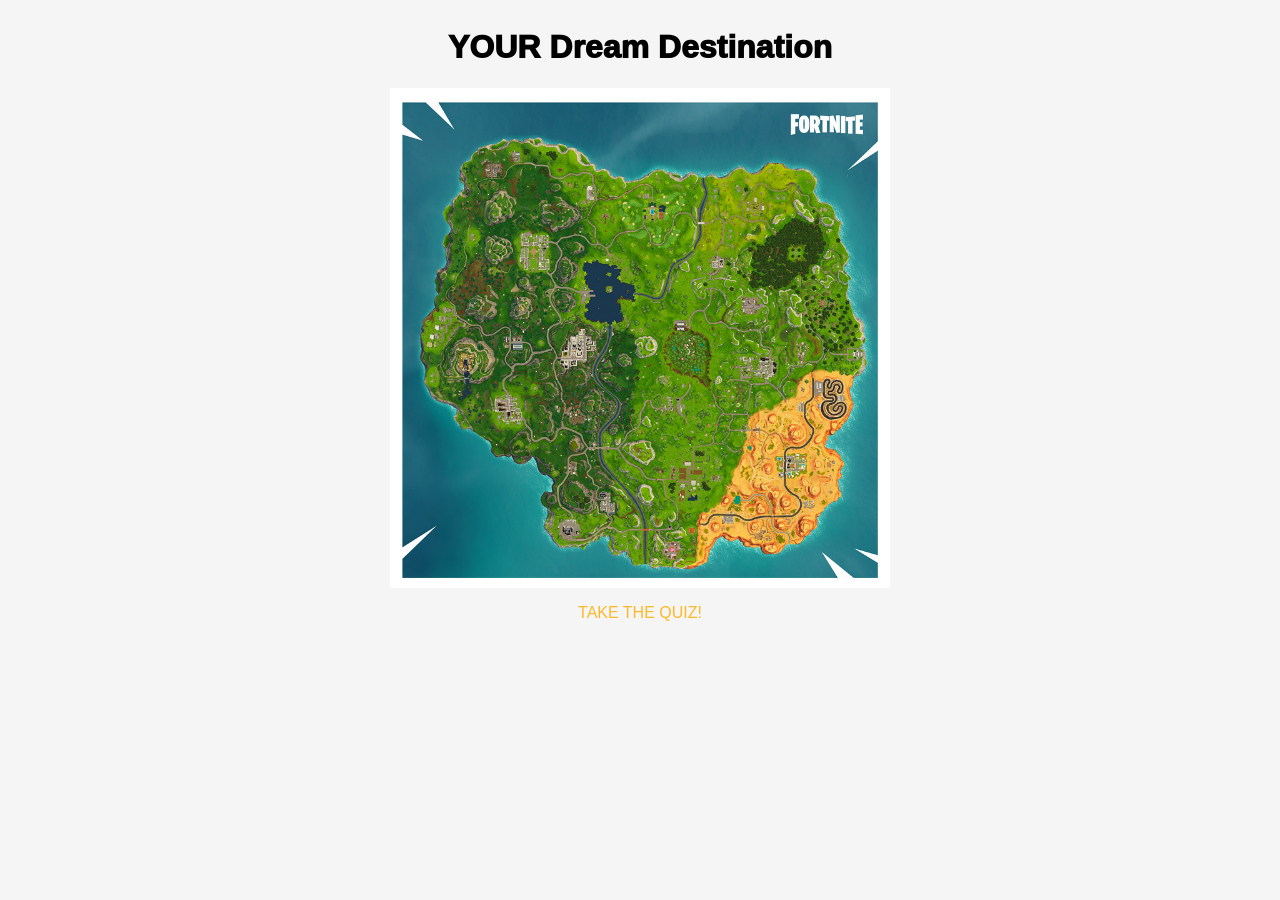
==== dream_destination/index.html @ 61c6fd29 "Add files via upload" ====
<!DOCTYPE html>
<html lang="en">
<head>
    <meta charset="UTF-8">
    <meta name="viewport" content="width=device-width, initial-scale=1.0">
    <title>Fortnite Dream Destination</title>
    <link rel="stylesheet" href="style.css">
</head>
<body>
    <h1>YOUR Dream Destination </h1> 
    <img src="facd2dd41b2b32545cc96410d277e4cc.jpg" alt="map" width="500">
    <p><a href = "https://www.sporcle.com/games/ConorRM/fortnite-map-1-copy-1" target="_blank"> TAKE THE QUIZ! </a></p>
</body>
<h8></h8>
</html>
---- dream_destination/style.css ----
body {
    display: flex;
    align-items: center;
    justify-content: center;
    flex-direction: column;
    background-color: #F5F5F5;
}

h1 {
    color: black;
    font-family: Verdana, Geneva, Tahoma, sans-serif;
    font-weight: 999;
}

p{
    font-family:'Franklin Gothic Medium', 'Arial Narrow', Arial, sans-serif;
}

a{
    color:#FDB927;
    text-decoration: none;
}

a:hover {
    color:#1D428A;
    text-decoration:underline;
}
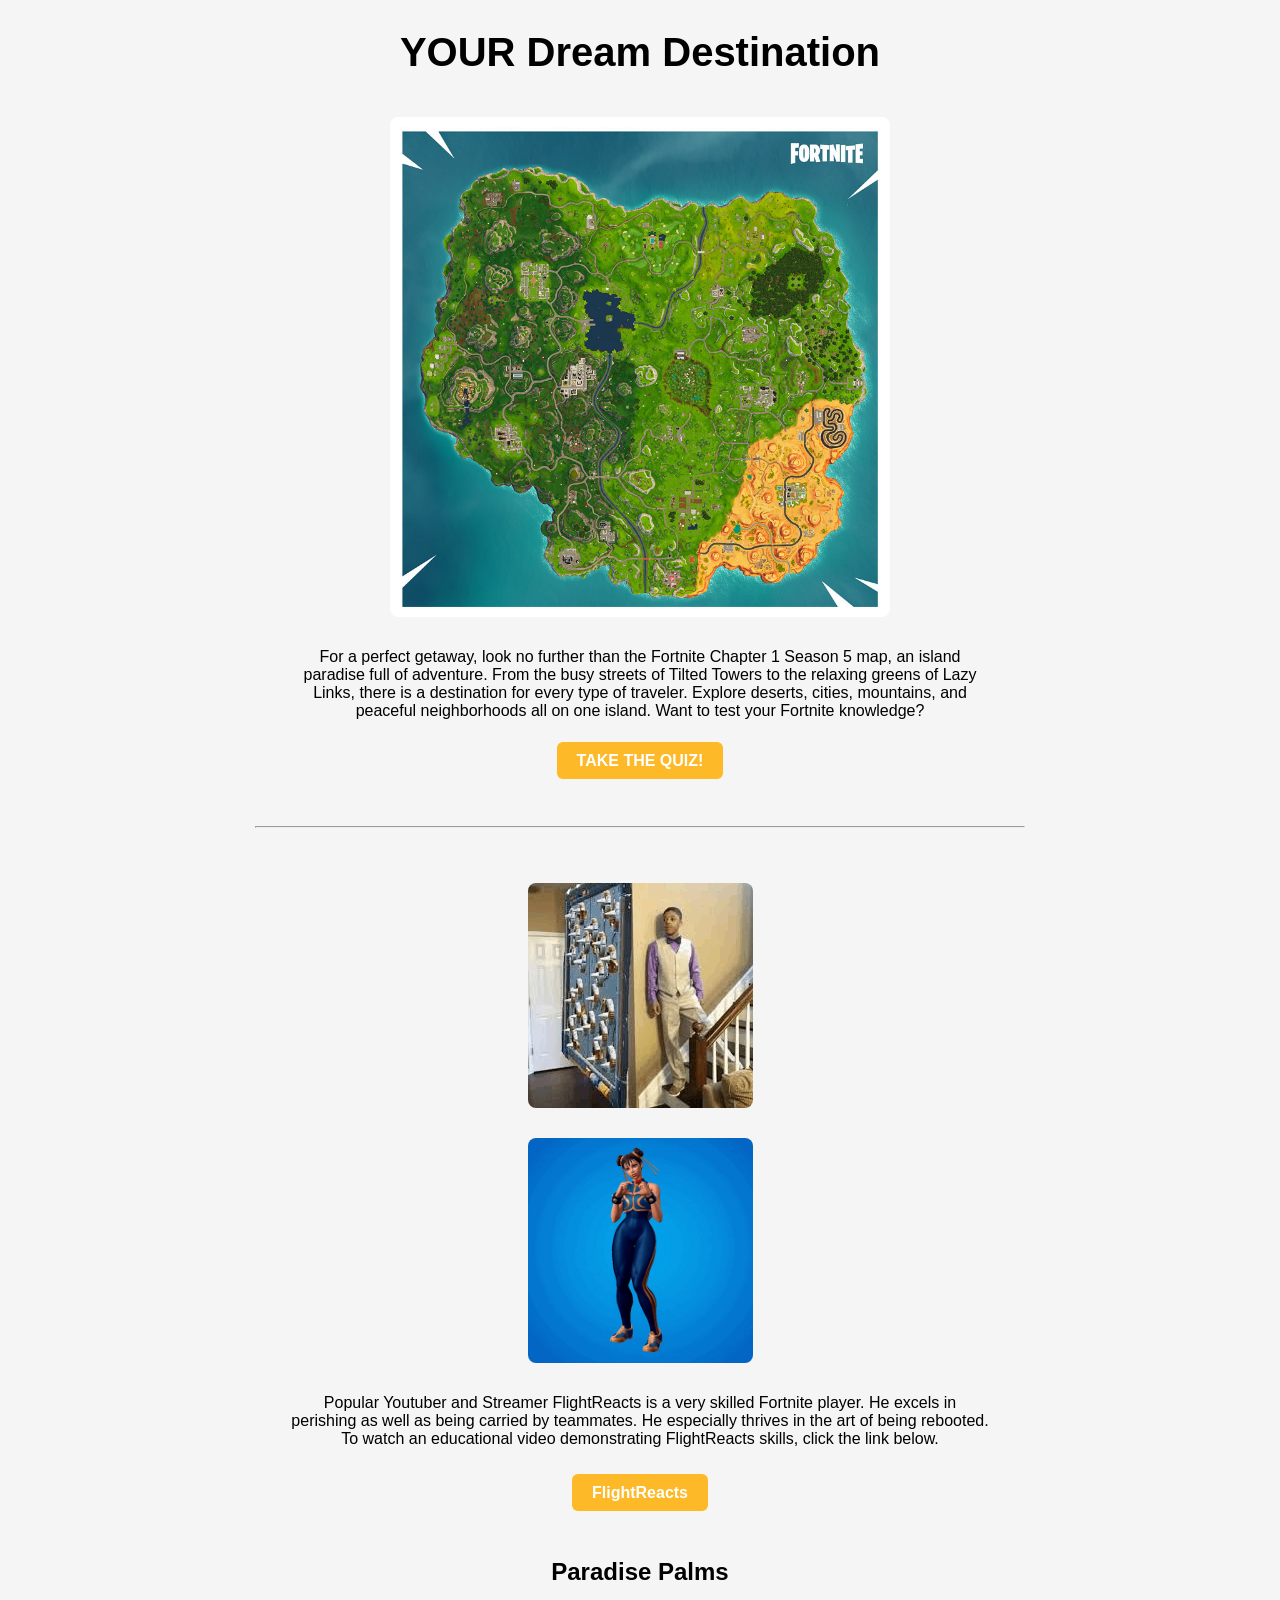
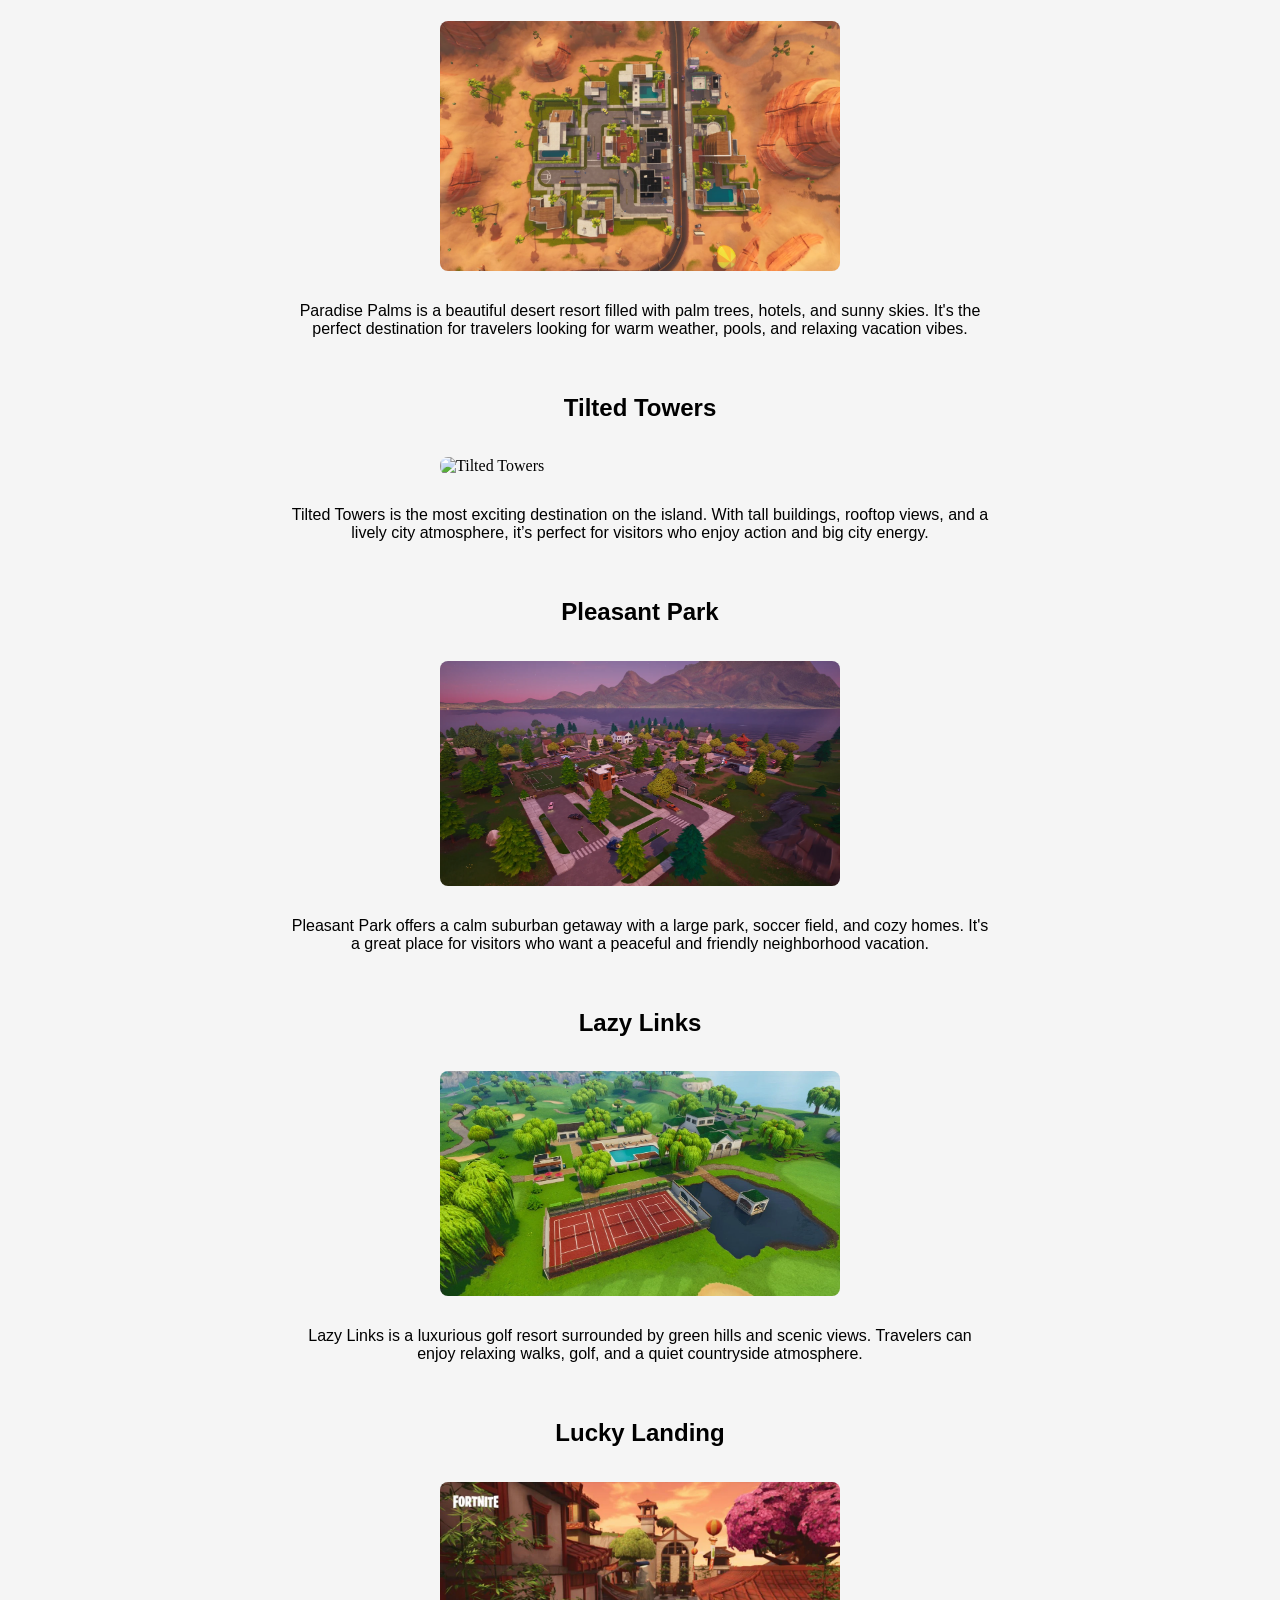
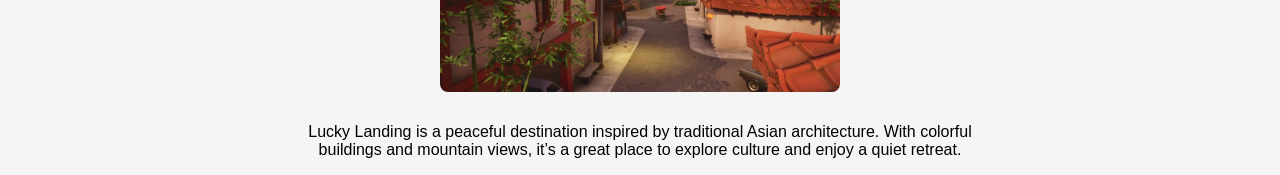
==== commit 3ebb0569: "Add files via upload" ====
--- a/dream_destination/index.html
+++ b/dream_destination/index.html
@@ -1,3 +1,9 @@
+<!--
+Name: Johnson Quintero
+Date: March 10, 2026
+Project: Dream Destination Website
+-->
+
 <!DOCTYPE html>
 <html lang="en">
 <head>
@@ -6,10 +12,78 @@
     <title>Fortnite Dream Destination</title>
     <link rel="stylesheet" href="style.css">
 </head>
+
 <body>
-    <h1>YOUR Dream Destination </h1> 
-    <img src="facd2dd41b2b32545cc96410d277e4cc.jpg" alt="map" width="500">
-    <p><a href = "https://www.sporcle.com/games/ConorRM/fortnite-map-1-copy-1" target="_blank"> TAKE THE QUIZ! </a></p>
+<!-- Title -->
+<h1>YOUR Dream Destination</h1>
+<!-- Fortnite Map -->
+<img src="facd2dd41b2b32545cc96410d277e4cc.jpg" alt="Fortnite Map" width="500">
+<!-- Map Description (Taken from fortnite.com) -->
+<p>
+For a perfect getaway, look no further than the Fortnite Chapter 1 Season 5 map, an island paradise full of adventure.
+From the busy streets of Tilted Towers to the relaxing greens of Lazy Links, there is a destination for every type
+of traveler. Explore deserts, cities, mountains, and peaceful neighborhoods all on one island.
+Want to test your Fortnite knowledge?
+</p>
+<!-- Quiz -->
+<p>
+<a href="https://www.sporcle.com/games/ConorRM/fortnite-map-1-copy-1" target="_blank">
+TAKE THE QUIZ!
+</a>
+</p>
+
+<hr>
+<img src="trap.gif"> <img src="chunli.gif" width="225">
+<p>Popular Youtuber and Streamer FlightReacts is a very skilled Fortnite player. He excels in perishing as well as being carried by teammates.
+    He especially thrives in the art of being rebooted. To watch an educational video demonstrating FlightReacts skills, click the link below.
+    <br>
+    <br>
+    <br>
+    
+    <a href="https://www.youtube.com/shorts/0Si25Qu6zTY" target="_blank">
+        FlightReacts
+        </a>
+</p>
+<!-- Paradise Palms Section -->
+<h2>Paradise Palms</h2>
+<img src="paradise.webp" alt="Paradise Palms" width="400">
+<p>
+Paradise Palms is a beautiful desert resort filled with palm trees,
+hotels, and sunny skies. It's the perfect destination for travelers
+looking for warm weather, pools, and relaxing vacation vibes.
+</p>
+<!-- Tilted Towers Section -->
+<h2>Tilted Towers</h2>
+<img src="tilted.jpg" alt="Tilted Towers" width="400">
+<p>
+Tilted Towers is the most exciting destination on the island.
+With tall buildings, rooftop views, and a lively city atmosphere,
+it’s perfect for visitors who enjoy action and big city energy.
+</p>
+<!-- Pleasant Park Section -->
+<h2>Pleasant Park</h2>
+<img src="pleasant.webp" alt="Pleasant Park" width="400">
+<p>
+Pleasant Park offers a calm suburban getaway with a large park,
+soccer field, and cozy homes. It's a great place for visitors who
+want a peaceful and friendly neighborhood vacation.
+</p>
+<!-- Lazy Links Section -->
+<h2>Lazy Links</h2>
+<img src="lazy.webp" alt="Lazy Links" width="400">
+<p>
+Lazy Links is a luxurious golf resort surrounded by green hills
+and scenic views. Travelers can enjoy relaxing walks, golf,
+and a quiet countryside atmosphere.
+</p>
+<!-- Lucky Landing Section -->
+<h2>Lucky Landing</h2>
+<img src="lucky.webp" alt="Lucky Landing" width="400">
+<p>
+Lucky Landing is a peaceful destination inspired by traditional
+Asian architecture. With colorful buildings and mountain views,
+it’s a great place to explore culture and enjoy a quiet retreat.
+</p>
+
 </body>
-<h8></h8>
 </html>
--- a/dream_destination/style.css
+++ b/dream_destination/style.css
@@ -1,27 +1,59 @@
 body {
     display: flex;
     align-items: center;
-    justify-content: center;
     flex-direction: column;
     background-color: #F5F5F5;
+    margin: 0;
 }
 
 h1 {
     color: black;
     font-family: Verdana, Geneva, Tahoma, sans-serif;
-    font-weight: 999;
+    font-weight: 900;
+    font-size: 40px;
+    margin-top: 30px;
+}
+
+h2 {
+    font-family: Verdana, Geneva, Tahoma, sans-serif;
+    margin-top: 40px;
 }
 
 p{
     font-family:'Franklin Gothic Medium', 'Arial Narrow', Arial, sans-serif;
+    text-align: center;
+    max-width: 700px;
+}
+
+img{
+    margin: 15px 0;
+    border-radius: 8px;
+    transition: transform 0.2s;
+}
+
+img:hover{
+    transform: scale(1.05);
 }
 
 a{
     color:#FDB927;
     text-decoration: none;
+    font-weight: bold;
+    
 }
 
 a:hover {
     color:#1D428A;
     text-decoration:underline;
+}
+
+hr{
+    width:60%;
+    margin:40px 0;
+}
+a{
+    color:white;
+    background-color:#FDB927;
+    padding:10px 20px;
+    border-radius:6px;
 }
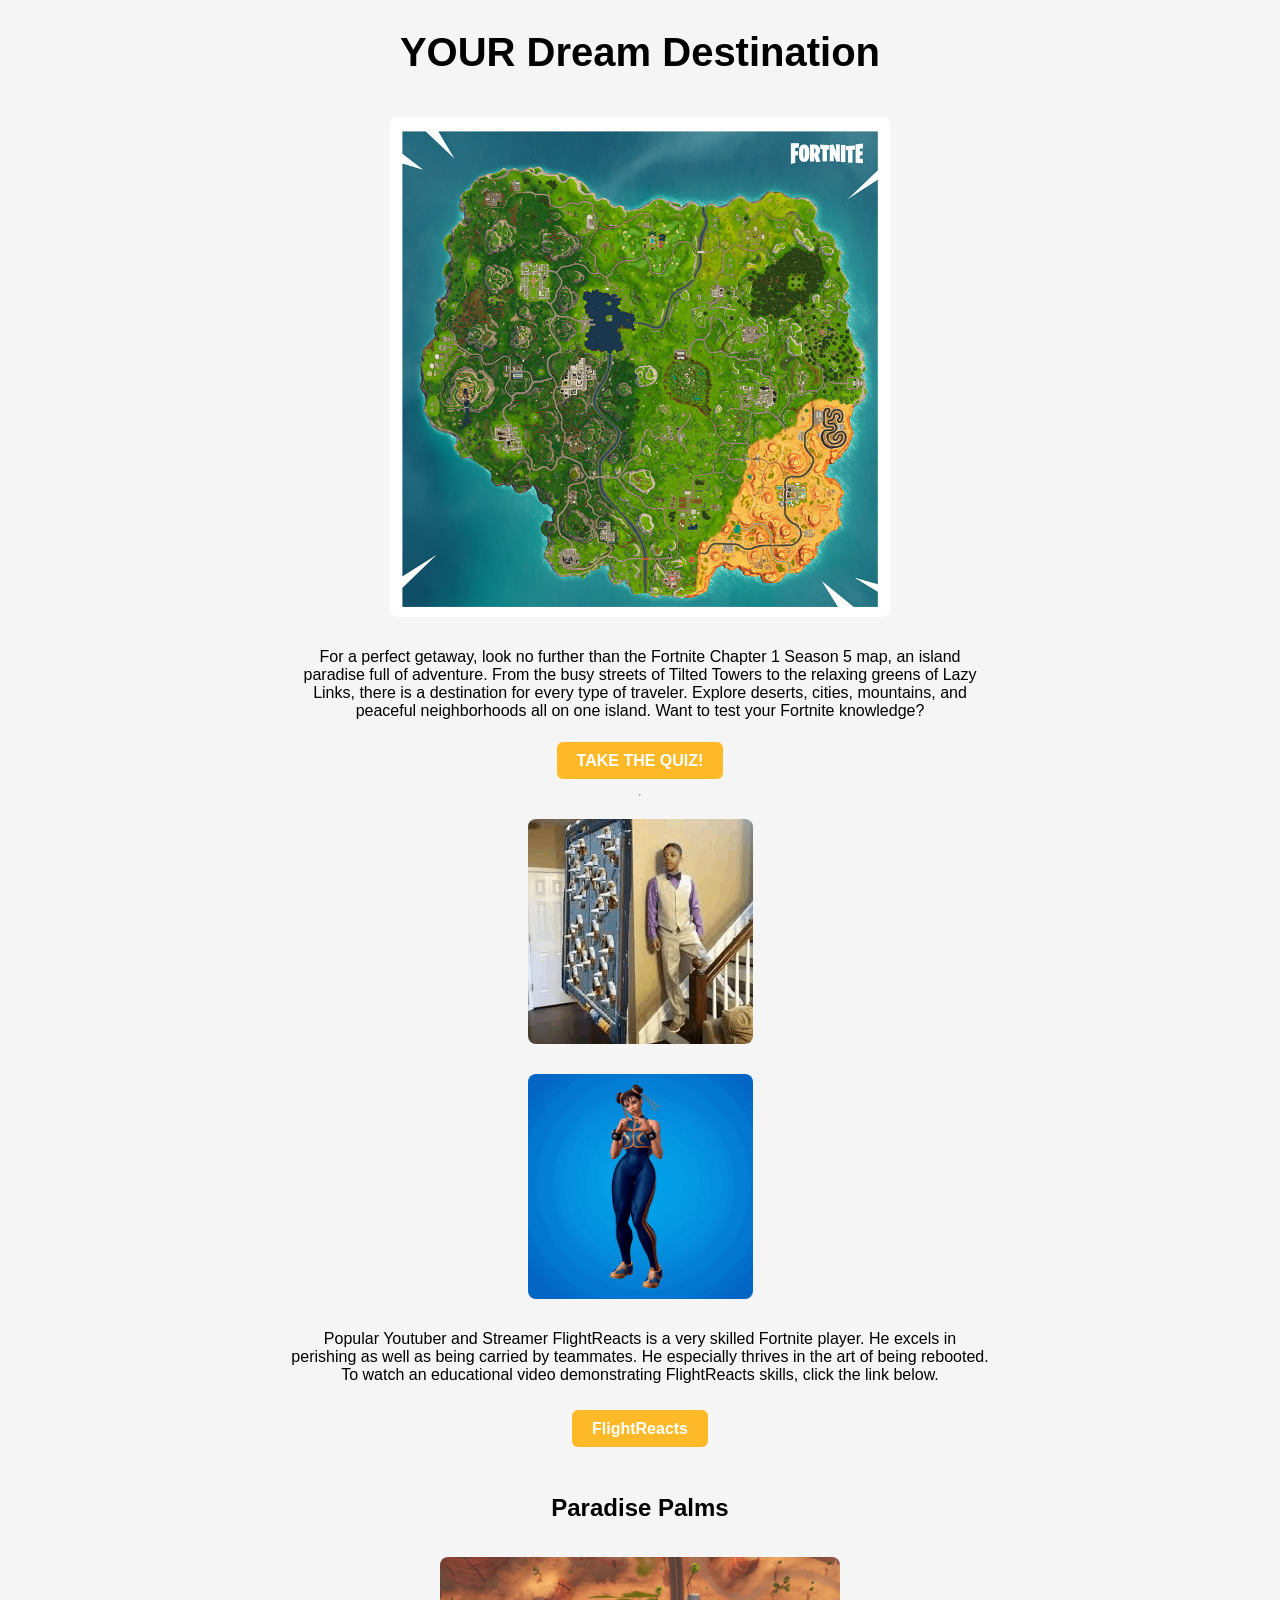
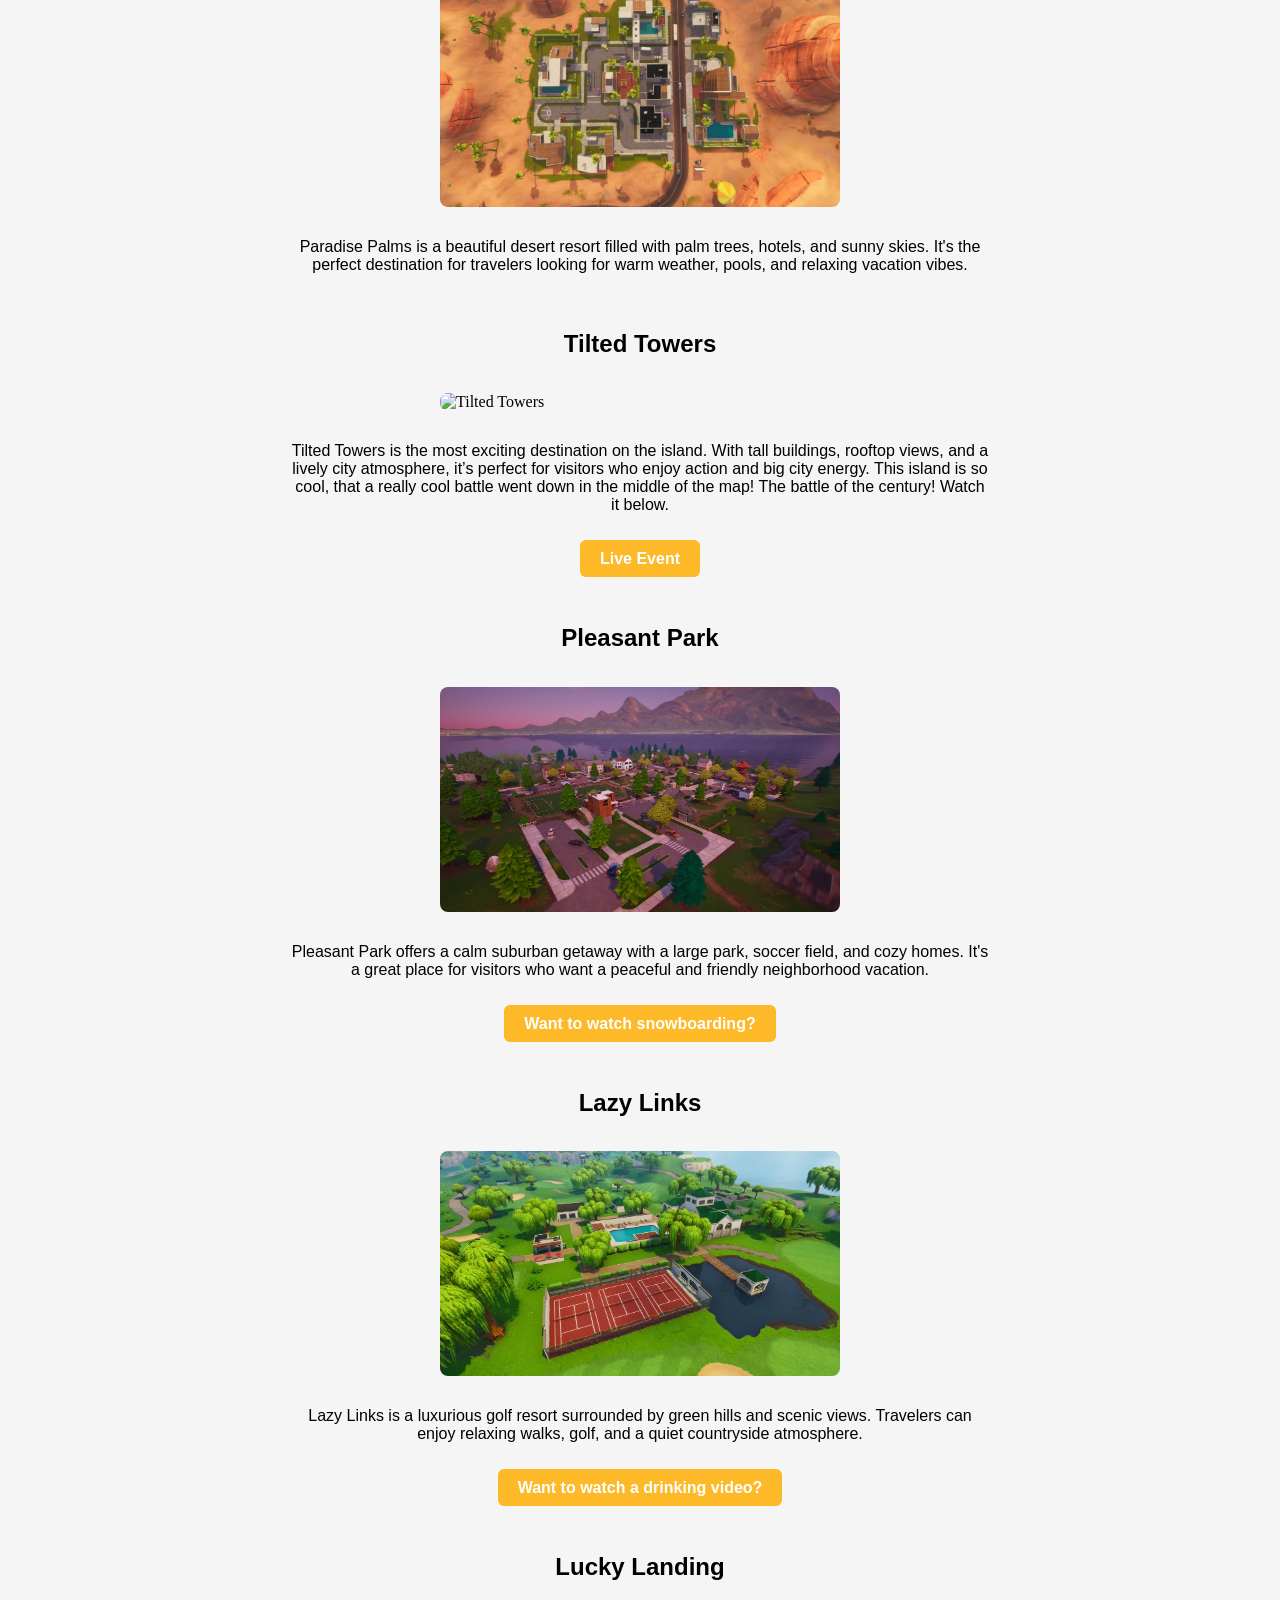
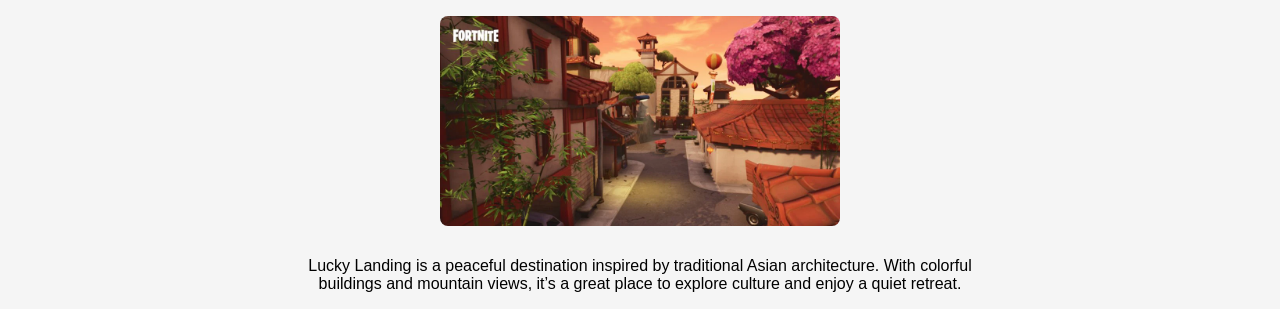
==== commit f25cdd0f: "Add files via upload" ====
--- a/dream_destination/index.html
+++ b/dream_destination/index.html
@@ -6,6 +6,7 @@
 
 <!DOCTYPE html>
 <html lang="en">
+
 <head>
     <meta charset="UTF-8">
     <meta name="viewport" content="width=device-width, initial-scale=1.0">
@@ -14,76 +15,103 @@
 </head>
 
 <body>
-<!-- Title -->
-<h1>YOUR Dream Destination</h1>
-<!-- Fortnite Map -->
-<img src="facd2dd41b2b32545cc96410d277e4cc.jpg" alt="Fortnite Map" width="500">
-<!-- Map Description (Taken from fortnite.com) -->
-<p>
-For a perfect getaway, look no further than the Fortnite Chapter 1 Season 5 map, an island paradise full of adventure.
-From the busy streets of Tilted Towers to the relaxing greens of Lazy Links, there is a destination for every type
-of traveler. Explore deserts, cities, mountains, and peaceful neighborhoods all on one island.
-Want to test your Fortnite knowledge?
-</p>
-<!-- Quiz -->
-<p>
-<a href="https://www.sporcle.com/games/ConorRM/fortnite-map-1-copy-1" target="_blank">
-TAKE THE QUIZ!
-</a>
-</p>
+    <!-- Title -->
+    <h1>YOUR Dream Destination</h1>
+    <!-- Fortnite Map -->
+    <img src="facd2dd41b2b32545cc96410d277e4cc.jpg" alt="Fortnite Map" width="500">
+    <!-- Map Description (Taken from fortnite.com) -->
+    <p>
+        For a perfect getaway, look no further than the Fortnite Chapter 1 Season 5 map, an island paradise full of
+        adventure.
+        From the busy streets of Tilted Towers to the relaxing greens of Lazy Links, there is a destination for every
+        type
+        of traveler. Explore deserts, cities, mountains, and peaceful neighborhoods all on one island.
+        Want to test your Fortnite knowledge?
+    </p>
+    <!-- Quiz -->
+    <p>
+        <a href="https://www.sporcle.com/games/ConorRM/fortnite-map-1-copy-1" target="_blank">
+            TAKE THE QUIZ!
+        </a>
+    </p>
 
-<hr>
-<img src="trap.gif"> <img src="chunli.gif" width="225">
-<p>Popular Youtuber and Streamer FlightReacts is a very skilled Fortnite player. He excels in perishing as well as being carried by teammates.
-    He especially thrives in the art of being rebooted. To watch an educational video demonstrating FlightReacts skills, click the link below.
-    <br>
-    <br>
-    <br>
-    
-    <a href="https://www.youtube.com/shorts/0Si25Qu6zTY" target="_blank">
-        FlightReacts
+    <hr>
+    <img src="trap.gif"> <img src="chunli.gif" width="225">
+    <p>Popular Youtuber and Streamer FlightReacts is a very skilled Fortnite player. He excels in perishing as well as
+        being carried by teammates.
+        He especially thrives in the art of being rebooted. To watch an educational video demonstrating FlightReacts
+        skills, click the link below.
+        <br>
+        <br>
+        <br>
+
+        <a href="https://www.youtube.com/shorts/VJFrPES95aA" target="_blank">
+            FlightReacts
         </a>
-</p>
-<!-- Paradise Palms Section -->
-<h2>Paradise Palms</h2>
-<img src="paradise.webp" alt="Paradise Palms" width="400">
-<p>
-Paradise Palms is a beautiful desert resort filled with palm trees,
-hotels, and sunny skies. It's the perfect destination for travelers
-looking for warm weather, pools, and relaxing vacation vibes.
-</p>
-<!-- Tilted Towers Section -->
-<h2>Tilted Towers</h2>
-<img src="tilted.jpg" alt="Tilted Towers" width="400">
-<p>
-Tilted Towers is the most exciting destination on the island.
-With tall buildings, rooftop views, and a lively city atmosphere,
-it’s perfect for visitors who enjoy action and big city energy.
-</p>
-<!-- Pleasant Park Section -->
-<h2>Pleasant Park</h2>
-<img src="pleasant.webp" alt="Pleasant Park" width="400">
-<p>
-Pleasant Park offers a calm suburban getaway with a large park,
-soccer field, and cozy homes. It's a great place for visitors who
-want a peaceful and friendly neighborhood vacation.
-</p>
-<!-- Lazy Links Section -->
-<h2>Lazy Links</h2>
-<img src="lazy.webp" alt="Lazy Links" width="400">
-<p>
-Lazy Links is a luxurious golf resort surrounded by green hills
-and scenic views. Travelers can enjoy relaxing walks, golf,
-and a quiet countryside atmosphere.
-</p>
-<!-- Lucky Landing Section -->
-<h2>Lucky Landing</h2>
-<img src="lucky.webp" alt="Lucky Landing" width="400">
-<p>
-Lucky Landing is a peaceful destination inspired by traditional
-Asian architecture. With colorful buildings and mountain views,
-it’s a great place to explore culture and enjoy a quiet retreat.
-</p>
+    </p>
+    <!-- Paradise Palms Section -->
+    <h2>Paradise Palms</h2>
+    <img src="paradise.webp" alt="Paradise Palms" width="400">
+    <p>
+        Paradise Palms is a beautiful desert resort filled with palm trees,
+        hotels, and sunny skies. It's the perfect destination for travelers
+        looking for warm weather, pools, and relaxing vacation vibes.
+    </p>
+    <!-- Tilted Towers Section -->
+    <h2>Tilted Towers</h2>
+    <img src="tilted.jpg" alt="Tilted Towers" width="400">
+    <p>
+        Tilted Towers is the most exciting destination on the island.
+        With tall buildings, rooftop views, and a lively city atmosphere,
+        it’s perfect for visitors who enjoy action and big city energy. This island is so cool, that a really cool battle
+        went down in the middle of the map! The battle of the century!
+        Watch it below.
+        <br>
+        <br>
+        <br>
+        <a href="https://www.youtube.com/watch?v=pEZNaCp3We0" target="_blank">
+            Live Event
+        </a>
+    </p>
+
+
+    <!-- Pleasant Park Section -->
+    <h2>Pleasant Park</h2>
+    <img src="pleasant.webp" alt="Pleasant Park" width="400">
+    <p>
+        Pleasant Park offers a calm suburban getaway with a large park,
+        soccer field, and cozy homes. It's a great place for visitors who
+        want a peaceful and friendly neighborhood vacation.
+        <br>
+        <br>
+        <br>
+        <a href="https://www.youtube.com/shorts/ao6vOL0biSE" target="_blank">
+            Want to watch snowboarding?
+        </a>
+    </p>
+    <!-- Lazy Links Section -->
+    <h2>Lazy Links</h2>
+    <img src="lazy.webp" alt="Lazy Links" width="400">
+    <p>
+        Lazy Links is a luxurious golf resort surrounded by green hills
+        and scenic views. Travelers can enjoy relaxing walks, golf,
+        and a quiet countryside atmosphere.
+        <br>
+        <br>
+        <br>
+        <a href="https://www.youtube.com/shorts/jOrMUWR5uqw" target="_blank">
+            Want to watch a drinking video?
+        </a>
+    </p>
+    <!-- Lucky Landing Section -->
+    <h2>Lucky Landing</h2>
+    <img src="lucky.webp" alt="Lucky Landing" width="400">
+    <p>
+        Lucky Landing is a peaceful destination inspired by traditional
+        Asian architecture. With colorful buildings and mountain views,
+        it’s a great place to explore culture and enjoy a quiet retreat.
+    </p>
 
 </body>
+
 </html>
--- a/dream_destination/style.css
+++ b/dream_destination/style.css
@@ -19,41 +19,40 @@
     margin-top: 40px;
 }
 
-p{
-    font-family:'Franklin Gothic Medium', 'Arial Narrow', Arial, sans-serif;
+p {
+    font-family: 'Franklin Gothic Medium', 'Arial Narrow', Arial, sans-serif;
     text-align: center;
     max-width: 700px;
 }
 
-img{
+img {
     margin: 15px 0;
     border-radius: 8px;
     transition: transform 0.2s;
 }
 
-img:hover{
+img:hover {
     transform: scale(1.05);
 }
 
-a{
-    color:#FDB927;
+a {
+    color: #FDB927;
     text-decoration: none;
     font-weight: bold;
-    
+
 }
 
 a:hover {
-    color:#1D428A;
-    text-decoration:underline;
+    color: #1D428A;
+    text-decoration: underline;
 }
 
-hr{
-    width:60%;
-    margin:40px 0;
-}
-a{
-    color:white;
-    background-color:#FDB927;
-    padding:10px 20px;
-    border-radius:6px;
+
+
+
+a {
+    color: white;
+    background-color: #FDB927;
+    padding: 10px 20px;
+    border-radius: 6px;
 }
